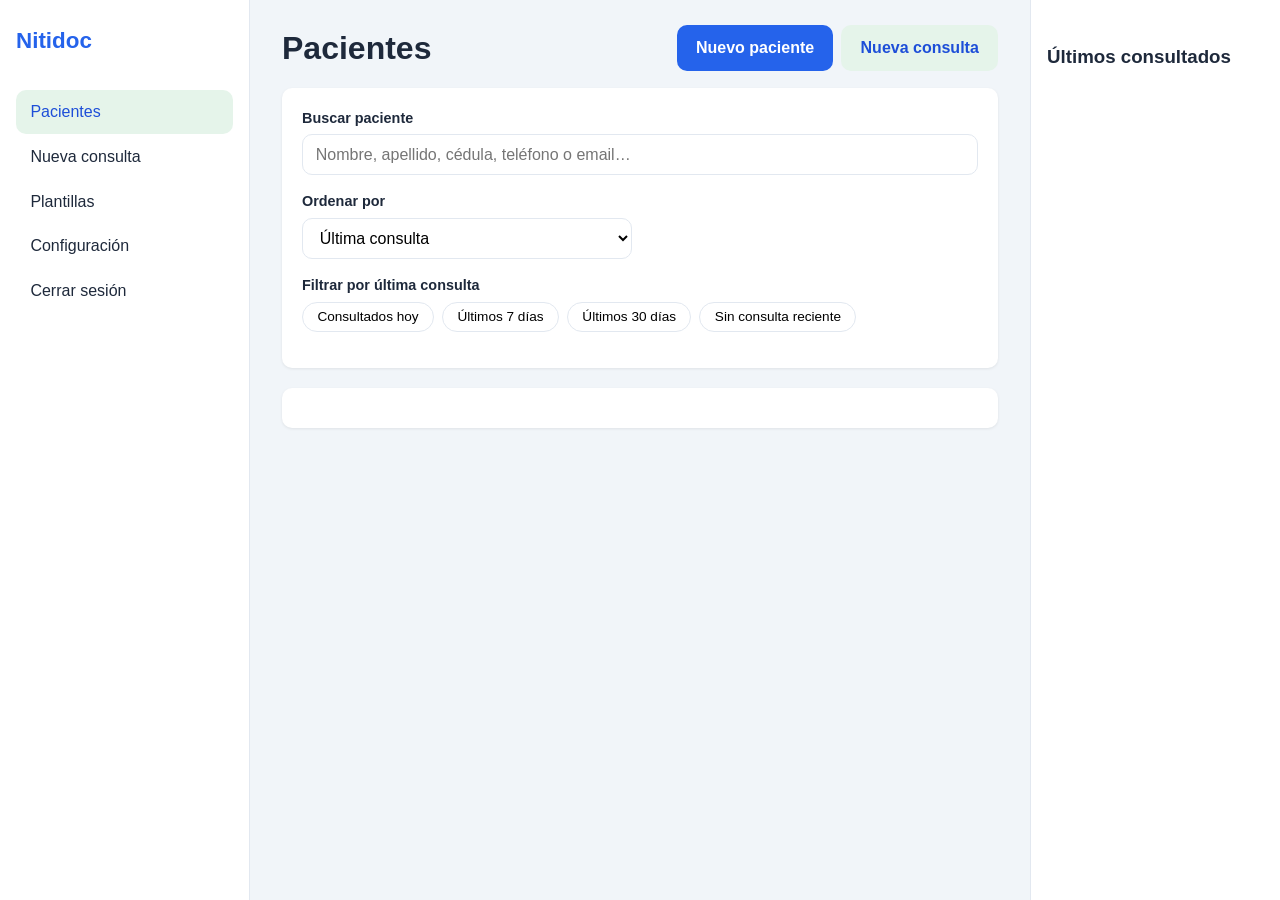
==== dashboard.html @ fe86246c "Initial commit: Nitidoc full project" ====
<!DOCTYPE html>
<html lang="es">
<head>
  <meta charset="UTF-8" />
  <meta name="viewport" content="width=device-width, initial-scale=1.0" />
  <title>Nitidoc — Panel principal</title>
  <link rel="stylesheet" href="css/styles.css" />
</head>
<body>
  <div class="app-layout">
    <aside class="sidebar">
      <div class="brand">Nitidoc</div>
      <nav>
        <a href="dashboard.html" class="active">Pacientes</a>
        <a href="visit.html">Nueva consulta</a>
        <a href="templates.html">Plantillas</a>
        <a href="settings.html">Configuración</a>
        <a href="#" id="logout-link">Cerrar sesión</a>
      </nav>
    </aside>

    <header class="topbar">
      <span class="brand">Nitidoc</span>
      <button class="hamburger" aria-label="Abrir menú">☰</button>
    </header>

    <main class="main-content">
      <div class="flex-between mb-1" style="flex-wrap: wrap; gap: 0.75rem;">
        <h1 style="margin:0;">Pacientes</h1>
        <div class="flex gap-1">
          <button class="btn btn-primary" id="open-new-patient">Nuevo paciente</button>
          <a class="btn btn-secondary" href="visit.html">Nueva consulta</a>
        </div>
      </div>

      <div id="alert-box"></div>

      <!-- Formulario rápido de nuevo paciente -->
      <section class="card" id="new-patient-card" style="display:none;">
        <h2>Nuevo paciente</h2>
        <form id="new-patient-form">
          <div class="form-grid">
            <div>
              <label for="first_name">Nombre *</label>
              <input type="text" id="first_name" name="first_name" required />
            </div>
            <div>
              <label for="last_name">Apellido *</label>
              <input type="text" id="last_name" name="last_name" required />
            </div>
            <div>
              <label for="document_id">Cédula / documento</label>
              <input type="text" id="document_id" name="document_id" />
            </div>
            <div>
              <label for="birth_date">Fecha de nacimiento</label>
              <input type="date" id="birth_date" name="birth_date" />
            </div>
            <div>
              <label for="sex">Sexo</label>
              <select id="sex" name="sex">
                <option value="">Seleccionar…</option>
                <option value="F">Femenino</option>
                <option value="M">Masculino</option>
                <option value="OTRO">Otro</option>
              </select>
            </div>
            <div>
              <label for="phone">Teléfono</label>
              <input type="tel" id="phone" name="phone" />
            </div>
            <div>
              <label for="email">Email</label>
              <input type="email" id="email" name="email" />
            </div>
            <div>
              <label for="health_insurance">Seguro médico</label>
              <input type="text" id="health_insurance" name="health_insurance" />
            </div>
          </div>
          <div class="flex gap-1">
            <button type="submit" class="btn btn-primary">Crear paciente</button>
            <button type="button" class="btn btn-outline" id="cancel-new-patient">Cancelar</button>
          </div>
        </form>
      </section>

      <!-- Buscador y filtros -->
      <section class="card">
        <div class="form-grid">
          <div class="full">
            <label for="patient-search">Buscar paciente</label>
            <input type="text" id="patient-search" placeholder="Nombre, apellido, cédula, teléfono o email…" />
          </div>
          <div>
            <label for="patient-order">Ordenar por</label>
            <select id="patient-order">
              <option value="last_visit_at">Última consulta</option>
              <option value="created_at">Fecha de creación</option>
              <option value="last_name">Apellido</option>
              <option value="first_name">Nombre</option>
            </select>
          </div>
        </div>

        <label>Filtrar por última consulta</label>
        <div class="chip-group">
          <button class="chip" data-visit-filter="hoy">Consultados hoy</button>
          <button class="chip" data-visit-filter="7dias">Últimos 7 días</button>
          <button class="chip" data-visit-filter="30dias">Últimos 30 días</button>
          <button class="chip" data-visit-filter="sin_reciente">Sin consulta reciente</button>
        </div>
      </section>

      <!-- Listado de pacientes -->
      <section class="card">
        <div id="patients-list"></div>
      </section>
    </main>

    <!-- Accesos rápidos a últimos pacientes consultados -->
    <aside class="sidebar" style="border-left:1px solid var(--color-border); border-right:none;">
      <h3>Últimos consultados</h3>
      <div id="recent-patients"></div>
    </aside>
  </div>

  <script src="js/config.js"></script>
  <script type="module">
    import { requireAuth, signOut } from './js/auth.js';
    import { initPatientsDashboard, initNewPatientForm } from './js/patients.js';

    (async () => {
      await requireAuth();
      await initPatientsDashboard();
      initNewPatientForm(() => {
        document.getElementById('new-patient-card').style.display = 'none';
        initPatientsDashboard();
      });

      const card = document.getElementById('new-patient-card');
      document.getElementById('open-new-patient')?.addEventListener('click', () => {
        card.style.display = card.style.display === 'none' ? 'block' : 'none';
      });
      document.getElementById('cancel-new-patient')?.addEventListener('click', () => {
        card.style.display = 'none';
      });

      document.getElementById('logout-link')?.addEventListener('click', (e) => {
        e.preventDefault();
        signOut();
      });
    })();
  </script>
</body>
</html>
---- css/styles.css ----
/* =====================================================================
   NITIDOC — Estilos base
   "Gestión oftalmológica clara, segura y rápida"
   ===================================================================== */

:root {
  --color-primary: #2563eb;       /* azul */
  --color-primary-dark: #1d4ed8;
  --color-secondary: #e5f4ea;     /* verde claro */
  --color-bg: #f1f5f9;            /* gris suave */
  --color-white: #ffffff;
  --color-text: #1e293b;
  --color-text-muted: #64748b;
  --color-border: #e2e8f0;
  --color-success: #16a34a;
  --color-error: #dc2626;
  --radius: 10px;
  --shadow: 0 1px 3px rgba(0, 0, 0, 0.08);
  --font-base: -apple-system, BlinkMacSystemFont, "Segoe UI", Roboto, Helvetica, Arial, sans-serif;
}

* { box-sizing: border-box; }

body {
  margin: 0;
  font-family: var(--font-base);
  background: var(--color-bg);
  color: var(--color-text);
  line-height: 1.5;
}

a { color: var(--color-primary); text-decoration: none; }

/* ---------------------------------------------------------------
   Layout general: menú lateral + contenido
   --------------------------------------------------------------- */
.app-layout {
  display: flex;
  min-height: 100vh;
}

.sidebar {
  width: 250px;
  background: var(--color-white);
  border-right: 1px solid var(--color-border);
  padding: 1.5rem 1rem;
  display: flex;
  flex-direction: column;
  gap: 0.5rem;
}

.sidebar .brand {
  font-size: 1.4rem;
  font-weight: 700;
  color: var(--color-primary);
  margin-bottom: 1.5rem;
}

.sidebar nav a {
  display: block;
  padding: 0.65rem 0.9rem;
  border-radius: var(--radius);
  color: var(--color-text);
  font-weight: 500;
}

.sidebar nav a:hover,
.sidebar nav a.active {
  background: var(--color-secondary);
  color: var(--color-primary-dark);
}

.main-content {
  flex: 1;
  padding: 1.5rem 2rem;
}

/* Menú superior / hamburguesa para móvil */
.topbar {
  display: none;
  align-items: center;
  justify-content: space-between;
  background: var(--color-white);
  padding: 1rem;
  border-bottom: 1px solid var(--color-border);
}

.topbar .brand { font-weight: 700; color: var(--color-primary); }

.hamburger {
  background: none;
  border: none;
  font-size: 1.5rem;
  cursor: pointer;
  color: var(--color-primary);
}

/* ---------------------------------------------------------------
   Componentes
   --------------------------------------------------------------- */
.card {
  background: var(--color-white);
  border-radius: var(--radius);
  box-shadow: var(--shadow);
  padding: 1.25rem;
  margin-bottom: 1.25rem;
}

.card h2, .card h3 { margin-top: 0; }

.btn {
  display: inline-flex;
  align-items: center;
  justify-content: center;
  gap: 0.4rem;
  padding: 0.7rem 1.2rem;
  border-radius: var(--radius);
  border: none;
  font-size: 1rem;
  font-weight: 600;
  cursor: pointer;
  min-height: 44px;
  transition: background 0.15s ease;
}

.btn-primary { background: var(--color-primary); color: var(--color-white); }
.btn-primary:hover { background: var(--color-primary-dark); }

.btn-secondary { background: var(--color-secondary); color: var(--color-primary-dark); }
.btn-secondary:hover { background: #d3ecda; }

.btn-outline {
  background: transparent;
  color: var(--color-primary);
  border: 1px solid var(--color-primary);
}

.btn-danger { background: var(--color-error); color: var(--color-white); }

.btn-block { width: 100%; }

/* Formularios */
label {
  display: block;
  font-weight: 600;
  font-size: 0.9rem;
  margin-bottom: 0.3rem;
  color: var(--color-text);
}

input, select, textarea {
  width: 100%;
  padding: 0.65rem 0.8rem;
  border: 1px solid var(--color-border);
  border-radius: var(--radius);
  font-size: 1rem;
  font-family: inherit;
  background: var(--color-white);
  margin-bottom: 1rem;
}

input:focus, select:focus, textarea:focus {
  outline: none;
  border-color: var(--color-primary);
  box-shadow: 0 0 0 3px rgba(37, 99, 235, 0.15);
}

.form-grid {
  display: grid;
  grid-template-columns: 1fr 1fr;
  gap: 0 1rem;
}

.form-grid .full { grid-column: 1 / -1; }

/* Mensajes de estado (éxito, error, info) */
.alert {
  padding: 0.8rem 1rem;
  border-radius: var(--radius);
  margin-bottom: 1rem;
  font-weight: 500;
}

.alert-success { background: #dcfce7; color: #166534; }
.alert-error   { background: #fee2e2; color: #991b1b; }
.alert-info    { background: var(--color-secondary); color: var(--color-primary-dark); }

/* Tablas */
table {
  width: 100%;
  border-collapse: collapse;
}

th, td {
  text-align: left;
  padding: 0.7rem;
  border-bottom: 1px solid var(--color-border);
}

th { color: var(--color-text-muted); font-size: 0.85rem; text-transform: uppercase; }

/* Tarjetas de paciente (vista móvil de la tabla) */
.patient-card {
  background: var(--color-white);
  border-radius: var(--radius);
  box-shadow: var(--shadow);
  padding: 1rem;
  margin-bottom: 0.75rem;
}

.patient-card .name { font-weight: 700; font-size: 1.05rem; }
.patient-card .meta { color: var(--color-text-muted); font-size: 0.9rem; }

/* Chips de filtros */
.chip-group { display: flex; flex-wrap: wrap; gap: 0.5rem; margin-bottom: 1rem; }

.chip {
  padding: 0.4rem 0.9rem;
  border-radius: 999px;
  background: var(--color-white);
  border: 1px solid var(--color-border);
  font-size: 0.85rem;
  cursor: pointer;
}

.chip.active { background: var(--color-primary); color: var(--color-white); border-color: var(--color-primary); }

/* Pestañas de sección */
.tabs { display: flex; gap: 0.5rem; border-bottom: 1px solid var(--color-border); margin-bottom: 1rem; flex-wrap: wrap; }

.tab {
  padding: 0.6rem 1rem;
  cursor: pointer;
  font-weight: 600;
  color: var(--color-text-muted);
  border-bottom: 3px solid transparent;
}

.tab.active { color: var(--color-primary); border-color: var(--color-primary); }

.tab-panel { display: none; }
.tab-panel.active { display: block; }

/* Login */
.login-wrapper {
  min-height: 100vh;
  display: flex;
  align-items: center;
  justify-content: center;
  background: linear-gradient(135deg, var(--color-secondary), var(--color-bg));
  padding: 1rem;
}

.login-card {
  background: var(--color-white);
  border-radius: var(--radius);
  box-shadow: var(--shadow);
  padding: 2.5rem 2rem;
  width: 100%;
  max-width: 420px;
  text-align: center;
}

.login-card .brand { font-size: 1.8rem; font-weight: 800; color: var(--color-primary); }
.login-card .tagline { color: var(--color-text-muted); margin-bottom: 1.5rem; }

/* Utilidades */
.text-muted { color: var(--color-text-muted); }
.text-center { text-align: center; }
.mt-1 { margin-top: 1rem; }
.mb-1 { margin-bottom: 1rem; }
.flex { display: flex; }
.flex-between { display: flex; align-items: center; justify-content: space-between; }
.gap-1 { gap: 0.5rem; }
.gap-2 { gap: 1rem; }

/* ---------------------------------------------------------------
   Responsive
   --------------------------------------------------------------- */
@media (max-width: 1024px) {
  .form-grid { grid-template-columns: 1fr; }
}

@media (max-width: 768px) {
  .sidebar { display: none; }
  .topbar { display: flex; }
  .main-content { padding: 1rem; }

  table thead { display: none; }
  table, table tbody, table tr, table td { display: block; width: 100%; }
  table tr {
    background: var(--color-white);
    border-radius: var(--radius);
    box-shadow: var(--shadow);
    margin-bottom: 0.75rem;
    padding: 0.5rem;
  }
  table td {
    border: none;
    padding: 0.4rem 0.6rem;
  }
  table td::before {
    content: attr(data-label);
    font-weight: 600;
    color: var(--color-text-muted);
    display: block;
    font-size: 0.75rem;
    text-transform: uppercase;
  }
}
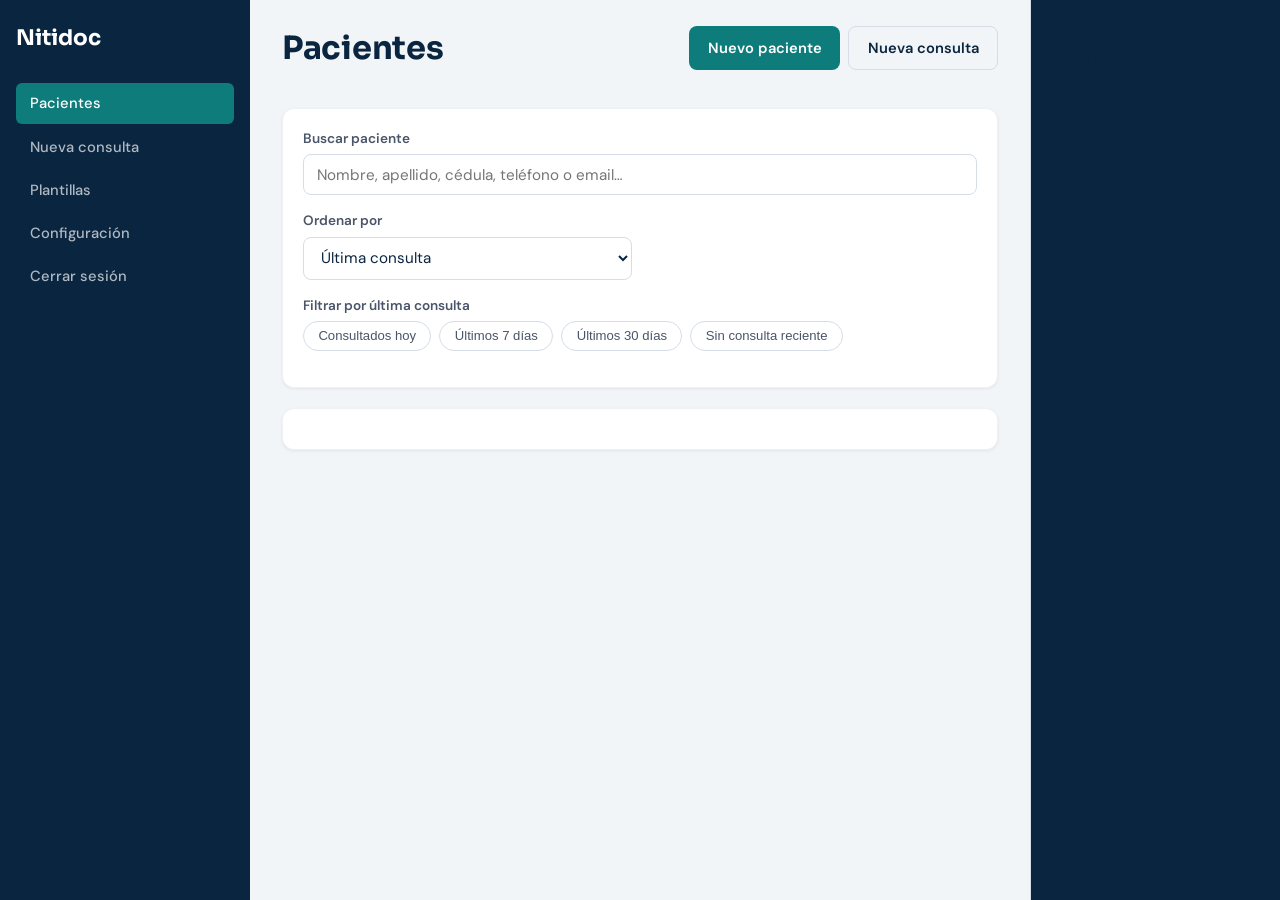
==== commit a23074e0: "Add dashboard stat cards and modernize patient header with avatar (HostalMod-style hub look)" ====
--- a/dashboard.html
+++ b/dashboard.html
@@ -34,6 +34,9 @@
       </div>
 
       <div id="alert-box"></div>
+
+      <!-- Resumen / estadísticas -->
+      <div class="grid-4" id="dashboard-stats" style="margin-bottom:1.25rem;"></div>
 
       <!-- Formulario rápido de nuevo paciente -->
       <section class="card" id="new-patient-card" style="display:none;">
@@ -127,12 +130,14 @@
 
   <script src="js/config.js"></script>
   <script type="module">
-    import { requireAuth, signOut } from './js/auth.js';
-    import { initPatientsDashboard, initNewPatientForm } from './js/patients.js';
+    import { requireAuth, signOut, initPinLock } from './js/auth.js';
+    import { initPatientsDashboard, initNewPatientForm, getDashboardStats, renderDashboardStats } from './js/patients.js';
 
     (async () => {
-      await requireAuth();
+      const session = await requireAuth();
+      if (session) initPinLock(session.user.id);
       await initPatientsDashboard();
+      renderDashboardStats('dashboard-stats', await getDashboardStats());
       initNewPatientForm(() => {
         document.getElementById('new-patient-card').style.display = 'none';
         initPatientsDashboard();
--- a/css/styles.css
+++ b/css/styles.css
@@ -1,22 +1,53 @@
 /* =====================================================================
    NITIDOC — Estilos base
    "Gestión oftalmológica clara, segura y rápida"
+   Inspirado en la línea visual de HostalMod (navy + teal, Sora/DM Sans)
    ===================================================================== */
 
+@import url('https://fonts.googleapis.com/css2?family=Sora:wght@400;500;600;700&family=DM+Sans:wght@400;500&display=swap');
+
 :root {
-  --color-primary: #2563eb;       /* azul */
-  --color-primary-dark: #1d4ed8;
-  --color-secondary: #e5f4ea;     /* verde claro */
-  --color-bg: #f1f5f9;            /* gris suave */
-  --color-white: #ffffff;
-  --color-text: #1e293b;
-  --color-text-muted: #64748b;
-  --color-border: #e2e8f0;
-  --color-success: #16a34a;
-  --color-error: #dc2626;
-  --radius: 10px;
-  --shadow: 0 1px 3px rgba(0, 0, 0, 0.08);
-  --font-base: -apple-system, BlinkMacSystemFont, "Segoe UI", Roboto, Helvetica, Arial, sans-serif;
+  --navy: #0A2540;
+  --teal: #0E7C7B;
+  --teal-light: #12A8A7;
+  --teal-pale: #E6F7F7;
+  --accent: #1A8CF0;
+  --accent-pale: #E8F2FD;
+  --success: #1BA663;
+  --success-pale: #E8F7F0;
+  --warning: #E09500;
+  --warning-pale: #FEF5E3;
+  --danger: #D83A52;
+  --danger-pale: #FEECEF;
+
+  --bg: #F2F5F8;
+  --surface: #FFFFFF;
+  --border: #D6DDE6;
+  --border-soft: #EEF1F5;
+  --text-1: #0A2540;
+  --text-2: #4A5568;
+  --text-3: #8A97A8;
+
+  --sidebar-w: 250px;
+  --radius: 8px;
+  --radius-lg: 12px;
+  --shadow: 0 1px 3px rgba(10, 37, 64, .08);
+  --shadow-md: 0 4px 16px rgba(10, 37, 64, .10);
+
+  --font-base: 'DM Sans', -apple-system, BlinkMacSystemFont, "Segoe UI", Roboto, Helvetica, Arial, sans-serif;
+  --font-head: 'Sora', var(--font-base);
+
+  /* Compatibilidad con nombres anteriores usados en otros estilos */
+  --color-primary: var(--teal);
+  --color-primary-dark: var(--teal-light);
+  --color-secondary: var(--teal-pale);
+  --color-bg: var(--bg);
+  --color-white: var(--surface);
+  --color-text: var(--text-1);
+  --color-text-muted: var(--text-3);
+  --color-border: var(--border);
+  --color-success: var(--success);
+  --color-error: var(--danger);
 }
 
 * { box-sizing: border-box; }
@@ -24,12 +55,15 @@
 body {
   margin: 0;
   font-family: var(--font-base);
-  background: var(--color-bg);
-  color: var(--color-text);
+  background: var(--bg);
+  color: var(--text-1);
   line-height: 1.5;
 }
 
-a { color: var(--color-primary); text-decoration: none; }
+h1, h2, h3, h4 { font-family: var(--font-head); letter-spacing: -.3px; }
+
+a { color: var(--teal); text-decoration: none; }
+a:hover { color: var(--teal-light); }
 
 /* ---------------------------------------------------------------
    Layout general: menú lateral + contenido
@@ -40,38 +74,55 @@
 }
 
 .sidebar {
-  width: 250px;
-  background: var(--color-white);
-  border-right: 1px solid var(--color-border);
-  padding: 1.5rem 1rem;
+  width: var(--sidebar-w);
+  background: var(--navy);
+  padding: 1.4rem 1rem;
   display: flex;
   flex-direction: column;
+  gap: 0.35rem;
+  position: sticky;
+  top: 0;
+  align-self: flex-start;
+  height: 100vh;
+  overflow-y: auto;
+}
+
+.sidebar .brand {
+  font-family: var(--font-head);
+  font-size: 1.35rem;
+  font-weight: 700;
+  color: #fff;
+  margin-bottom: 1.4rem;
+  display: flex;
+  align-items: center;
   gap: 0.5rem;
 }
 
-.sidebar .brand {
-  font-size: 1.4rem;
-  font-weight: 700;
-  color: var(--color-primary);
-  margin-bottom: 1.5rem;
-}
+.sidebar nav { display: flex; flex-direction: column; gap: 2px; }
 
 .sidebar nav a {
   display: block;
-  padding: 0.65rem 0.9rem;
-  border-radius: var(--radius);
-  color: var(--color-text);
+  padding: 0.6rem 0.9rem;
+  border-radius: 6px;
+  color: rgba(255, 255, 255, .68);
   font-weight: 500;
-}
-
-.sidebar nav a:hover,
+  font-size: 0.92rem;
+  transition: all .15s ease;
+}
+
+.sidebar nav a:hover {
+  background: rgba(255, 255, 255, .08);
+  color: #fff;
+}
+
 .sidebar nav a.active {
-  background: var(--color-secondary);
-  color: var(--color-primary-dark);
+  background: var(--teal);
+  color: #fff;
 }
 
 .main-content {
   flex: 1;
+  min-width: 0;
   padding: 1.5rem 2rem;
 }
 
@@ -80,62 +131,69 @@
   display: none;
   align-items: center;
   justify-content: space-between;
-  background: var(--color-white);
+  background: var(--surface);
   padding: 1rem;
-  border-bottom: 1px solid var(--color-border);
-}
-
-.topbar .brand { font-weight: 700; color: var(--color-primary); }
+  border-bottom: 1px solid var(--border-soft);
+  position: sticky;
+  top: 0;
+  z-index: 60;
+}
+
+.topbar .brand { font-family: var(--font-head); font-weight: 700; color: var(--navy); }
 
 .hamburger {
   background: none;
   border: none;
   font-size: 1.5rem;
   cursor: pointer;
-  color: var(--color-primary);
+  color: var(--navy);
 }
 
 /* ---------------------------------------------------------------
    Componentes
    --------------------------------------------------------------- */
 .card {
-  background: var(--color-white);
-  border-radius: var(--radius);
+  background: var(--surface);
+  border: 1px solid var(--border-soft);
+  border-radius: var(--radius-lg);
   box-shadow: var(--shadow);
   padding: 1.25rem;
   margin-bottom: 1.25rem;
 }
 
-.card h2, .card h3 { margin-top: 0; }
+.card h2, .card h3 { margin-top: 0; color: var(--text-1); }
 
 .btn {
   display: inline-flex;
   align-items: center;
   justify-content: center;
   gap: 0.4rem;
-  padding: 0.7rem 1.2rem;
+  padding: 0.65rem 1.15rem;
   border-radius: var(--radius);
   border: none;
-  font-size: 1rem;
+  font-size: 0.92rem;
   font-weight: 600;
   cursor: pointer;
   min-height: 44px;
-  transition: background 0.15s ease;
-}
-
-.btn-primary { background: var(--color-primary); color: var(--color-white); }
-.btn-primary:hover { background: var(--color-primary-dark); }
-
-.btn-secondary { background: var(--color-secondary); color: var(--color-primary-dark); }
-.btn-secondary:hover { background: #d3ecda; }
+  transition: all 0.15s ease;
+  font-family: var(--font-base);
+}
+
+.btn-primary { background: var(--teal); color: #fff; }
+.btn-primary:hover { background: var(--teal-light); }
+
+.btn-secondary { background: var(--bg); color: var(--text-1); border: 1.5px solid var(--border); }
+.btn-secondary:hover { background: var(--border-soft); }
 
 .btn-outline {
   background: transparent;
-  color: var(--color-primary);
-  border: 1px solid var(--color-primary);
-}
-
-.btn-danger { background: var(--color-error); color: var(--color-white); }
+  color: var(--teal);
+  border: 1.5px solid var(--teal);
+}
+.btn-outline:hover { background: var(--teal-pale); }
+
+.btn-danger { background: var(--danger); color: #fff; }
+.btn-danger:hover { background: #c12e44; }
 
 .btn-block { width: 100%; }
 
@@ -143,26 +201,28 @@
 label {
   display: block;
   font-weight: 600;
-  font-size: 0.9rem;
+  font-size: 0.85rem;
   margin-bottom: 0.3rem;
-  color: var(--color-text);
+  color: var(--text-2);
 }
 
 input, select, textarea {
   width: 100%;
-  padding: 0.65rem 0.8rem;
-  border: 1px solid var(--color-border);
+  padding: 0.6rem 0.8rem;
+  border: 1.5px solid var(--border);
   border-radius: var(--radius);
-  font-size: 1rem;
+  font-size: 0.95rem;
   font-family: inherit;
-  background: var(--color-white);
+  background: var(--surface);
+  color: var(--text-1);
   margin-bottom: 1rem;
+  transition: border .15s ease;
 }
 
 input:focus, select:focus, textarea:focus {
   outline: none;
-  border-color: var(--color-primary);
-  box-shadow: 0 0 0 3px rgba(37, 99, 235, 0.15);
+  border-color: var(--teal);
+  box-shadow: 0 0 0 3px rgba(14, 124, 123, 0.12);
 }
 
 .form-grid {
@@ -179,11 +239,12 @@
   border-radius: var(--radius);
   margin-bottom: 1rem;
   font-weight: 500;
-}
-
-.alert-success { background: #dcfce7; color: #166534; }
-.alert-error   { background: #fee2e2; color: #991b1b; }
-.alert-info    { background: var(--color-secondary); color: var(--color-primary-dark); }
+  font-size: 0.9rem;
+}
+
+.alert-success { background: var(--success-pale); color: #156a44; }
+.alert-error   { background: var(--danger-pale); color: #9a2638; }
+.alert-info    { background: var(--teal-pale); color: var(--teal); }
 
 /* Tablas */
 table {
@@ -194,22 +255,34 @@
 th, td {
   text-align: left;
   padding: 0.7rem;
-  border-bottom: 1px solid var(--color-border);
-}
-
-th { color: var(--color-text-muted); font-size: 0.85rem; text-transform: uppercase; }
+  border-bottom: 1px solid var(--border-soft);
+}
+
+th {
+  color: var(--text-3);
+  font-size: 0.72rem;
+  font-weight: 600;
+  text-transform: uppercase;
+  letter-spacing: .5px;
+  background: var(--bg);
+}
+
+tbody tr:hover td { background: var(--bg); }
 
 /* Tarjetas de paciente (vista móvil de la tabla) */
 .patient-card {
-  background: var(--color-white);
-  border-radius: var(--radius);
+  background: var(--surface);
+  border: 1px solid var(--border-soft);
+  border-radius: var(--radius-lg);
   box-shadow: var(--shadow);
   padding: 1rem;
   margin-bottom: 0.75rem;
-}
-
-.patient-card .name { font-weight: 700; font-size: 1.05rem; }
-.patient-card .meta { color: var(--color-text-muted); font-size: 0.9rem; }
+  transition: all .15s ease;
+}
+.patient-card:hover { border-color: var(--teal); }
+
+.patient-card .name { font-weight: 700; font-size: 1.05rem; color: var(--text-1); font-family: var(--font-head); }
+.patient-card .meta { color: var(--text-3); font-size: 0.88rem; }
 
 /* Chips de filtros */
 .chip-group { display: flex; flex-wrap: wrap; gap: 0.5rem; margin-bottom: 1rem; }
@@ -217,26 +290,78 @@
 .chip {
   padding: 0.4rem 0.9rem;
   border-radius: 999px;
-  background: var(--color-white);
-  border: 1px solid var(--color-border);
-  font-size: 0.85rem;
+  background: var(--surface);
+  border: 1.5px solid var(--border);
+  font-size: 0.82rem;
+  font-weight: 500;
+  color: var(--text-2);
   cursor: pointer;
-}
-
-.chip.active { background: var(--color-primary); color: var(--color-white); border-color: var(--color-primary); }
+  transition: all .15s ease;
+}
+.chip:hover { border-color: var(--teal); color: var(--teal); }
+
+.chip.active { background: var(--teal); color: #fff; border-color: var(--teal); }
+
+/* Insignias / badges de estado */
+.badge {
+  display: inline-flex;
+  align-items: center;
+  padding: 2px 9px;
+  border-radius: 999px;
+  font-size: 0.72rem;
+  font-weight: 500;
+}
+.badge-teal { background: var(--teal-pale); color: var(--teal); }
+.badge-success { background: var(--success-pale); color: var(--success); }
+.badge-warning { background: var(--warning-pale); color: var(--warning); }
+.badge-danger { background: var(--danger-pale); color: var(--danger); }
+.badge-gray { background: var(--bg); color: var(--text-2); }
+
+/* Tarjetas de estadísticas (dashboard) */
+.stat-card {
+  background: var(--surface);
+  border: 1px solid var(--border-soft);
+  border-radius: var(--radius-lg);
+  padding: 1.1rem 1.25rem;
+}
+.stat-label {
+  font-size: 0.72rem;
+  font-weight: 500;
+  color: var(--text-3);
+  text-transform: uppercase;
+  letter-spacing: .5px;
+  margin-bottom: .4rem;
+}
+.stat-value {
+  font-family: var(--font-head);
+  font-size: 1.7rem;
+  font-weight: 700;
+  color: var(--text-1);
+  line-height: 1;
+}
+.stat-sub { font-size: 0.75rem; color: var(--text-3); margin-top: .3rem; }
+
+.grid-2 { display: grid; grid-template-columns: 1fr 1fr; gap: 1rem; }
+.grid-3 { display: grid; grid-template-columns: repeat(3, 1fr); gap: 1rem; }
+.grid-4 { display: grid; grid-template-columns: repeat(4, 1fr); gap: 1rem; }
 
 /* Pestañas de sección */
-.tabs { display: flex; gap: 0.5rem; border-bottom: 1px solid var(--color-border); margin-bottom: 1rem; flex-wrap: wrap; }
+.tabs { display: flex; gap: 0.25rem; border-bottom: 1px solid var(--border-soft); margin-bottom: 1.1rem; flex-wrap: wrap; overflow-x: auto; }
 
 .tab {
-  padding: 0.6rem 1rem;
+  padding: 0.55rem 0.95rem;
   cursor: pointer;
   font-weight: 600;
-  color: var(--color-text-muted);
-  border-bottom: 3px solid transparent;
-}
-
-.tab.active { color: var(--color-primary); border-color: var(--color-primary); }
+  font-size: 0.85rem;
+  color: var(--text-3);
+  border-bottom: 2px solid transparent;
+  margin-bottom: -1px;
+  white-space: nowrap;
+  transition: all .15s ease;
+}
+
+.tab:hover { color: var(--teal); }
+.tab.active { color: var(--teal); border-color: var(--teal); }
 
 .tab-panel { display: none; }
 .tab-panel.active { display: block; }
@@ -247,25 +372,57 @@
   display: flex;
   align-items: center;
   justify-content: center;
-  background: linear-gradient(135deg, var(--color-secondary), var(--color-bg));
+  background: linear-gradient(135deg, var(--navy) 0%, var(--teal) 100%);
   padding: 1rem;
 }
 
 .login-card {
-  background: var(--color-white);
-  border-radius: var(--radius);
-  box-shadow: var(--shadow);
+  background: var(--surface);
+  border-radius: 16px;
+  box-shadow: var(--shadow-md);
   padding: 2.5rem 2rem;
   width: 100%;
   max-width: 420px;
   text-align: center;
 }
 
-.login-card .brand { font-size: 1.8rem; font-weight: 800; color: var(--color-primary); }
-.login-card .tagline { color: var(--color-text-muted); margin-bottom: 1.5rem; }
+.login-card .brand { font-family: var(--font-head); font-size: 1.6rem; font-weight: 700; color: var(--navy); }
+.login-card .tagline { color: var(--text-3); margin-bottom: 1.5rem; font-size: 0.9rem; }
+.login-card form { text-align: left; }
+.login-card form label { margin-top: 0.75rem; display: block; }
+
+.hidden { display: none !important; }
+
+.login-divider {
+  display: flex;
+  align-items: center;
+  text-align: center;
+  color: var(--text-3);
+  font-size: 0.85rem;
+  margin: 1.25rem 0;
+}
+.login-divider::before,
+.login-divider::after {
+  content: '';
+  flex: 1;
+  border-bottom: 1px solid var(--border);
+}
+.login-divider span { padding: 0 0.75rem; }
+
+#pin-lock-overlay .pin-lock-card .brand { font-family: var(--font-head); font-size: 1.4rem; font-weight: 700; color: var(--navy); }
+#pin-lock-overlay input {
+  width: 100%;
+  text-align: center;
+  letter-spacing: 0.5rem;
+  font-size: 1.4rem;
+  margin: 1rem 0;
+  padding: 0.6rem;
+  border: 1.5px solid var(--border);
+  border-radius: var(--radius);
+}
 
 /* Utilidades */
-.text-muted { color: var(--color-text-muted); }
+.text-muted { color: var(--text-3); }
 .text-center { text-align: center; }
 .mt-1 { margin-top: 1rem; }
 .mb-1 { margin-bottom: 1rem; }
@@ -279,18 +436,21 @@
    --------------------------------------------------------------- */
 @media (max-width: 1024px) {
   .form-grid { grid-template-columns: 1fr; }
+  .grid-3, .grid-4 { grid-template-columns: 1fr 1fr; }
 }
 
 @media (max-width: 768px) {
   .sidebar { display: none; }
   .topbar { display: flex; }
   .main-content { padding: 1rem; }
+  .grid-2, .grid-3, .grid-4 { grid-template-columns: 1fr; }
 
   table thead { display: none; }
   table, table tbody, table tr, table td { display: block; width: 100%; }
   table tr {
-    background: var(--color-white);
-    border-radius: var(--radius);
+    background: var(--surface);
+    border: 1px solid var(--border-soft);
+    border-radius: var(--radius-lg);
     box-shadow: var(--shadow);
     margin-bottom: 0.75rem;
     padding: 0.5rem;
@@ -302,9 +462,10 @@
   table td::before {
     content: attr(data-label);
     font-weight: 600;
-    color: var(--color-text-muted);
+    color: var(--text-3);
     display: block;
-    font-size: 0.75rem;
+    font-size: 0.72rem;
     text-transform: uppercase;
+    letter-spacing: .4px;
   }
 }
